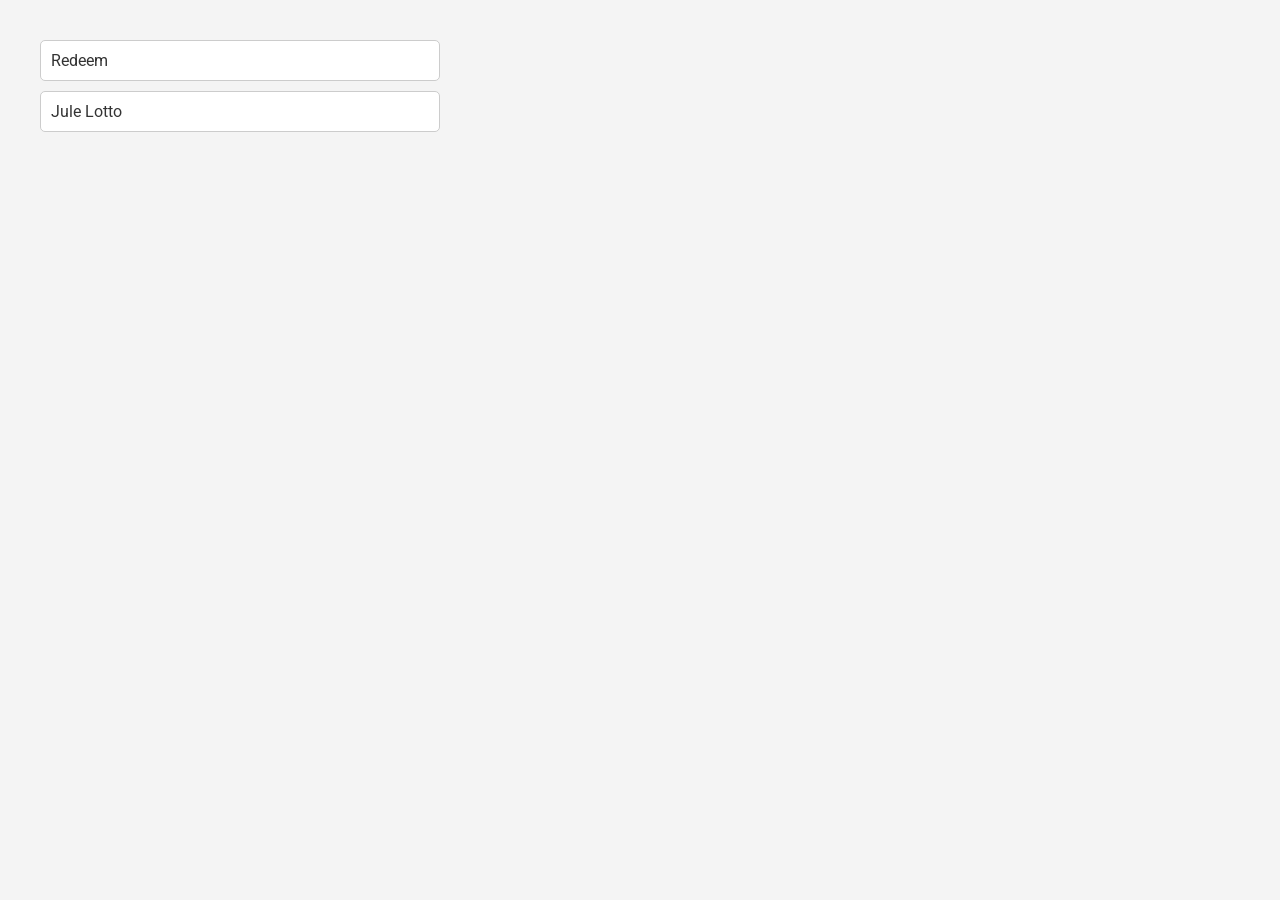
==== index.html @ f36a29b1 "Refactor code structure for improved readability and maintainability" ====
<!doctype html>
<html lang="en">
<head>
    <meta charset="UTF-8">
    <meta name="viewport" content="width=device-width, user-scalable=no, initial-scale=1.0, maximum-scale=1.0, minimum-scale=1.0">
    <meta http-equiv="X-UA-Compatible" content="ie=edge">
    <title>KLAPI</title>
    <link rel="icon" type="image/svg+xml" href="https://danskespil.dk/favicon.ico">
    <link href="https://fonts.googleapis.com/css?family=Roboto" rel="stylesheet">
    <style>
        body {
            font-family: "Roboto", sans-serif;
            margin: 40px;
            background-color: #f4f4f4;
        }

        .pages {
            display: flex;
            flex-direction: column;
            gap: 10px;
            max-width: 400px;
        }

        a {
            text-decoration: none;
            color: #333;
            font-size: 16px;
            padding: 10px;
            background-color: #fff;
            border: 1px solid #ccc;
            border-radius: 5px;
            transition: background-color 0.3s, color 0.3s;
        }

        a:hover {
            background-color: #eaeaea;
            color: #000;
        }
    </style>
</head>
<body>
<div class="pages">
    <a href="klublotto/redeem.html">Redeem</a>
    <a href="numbergames/julelotto.html">Jule Lotto</a>
</div>
</body>
</html>
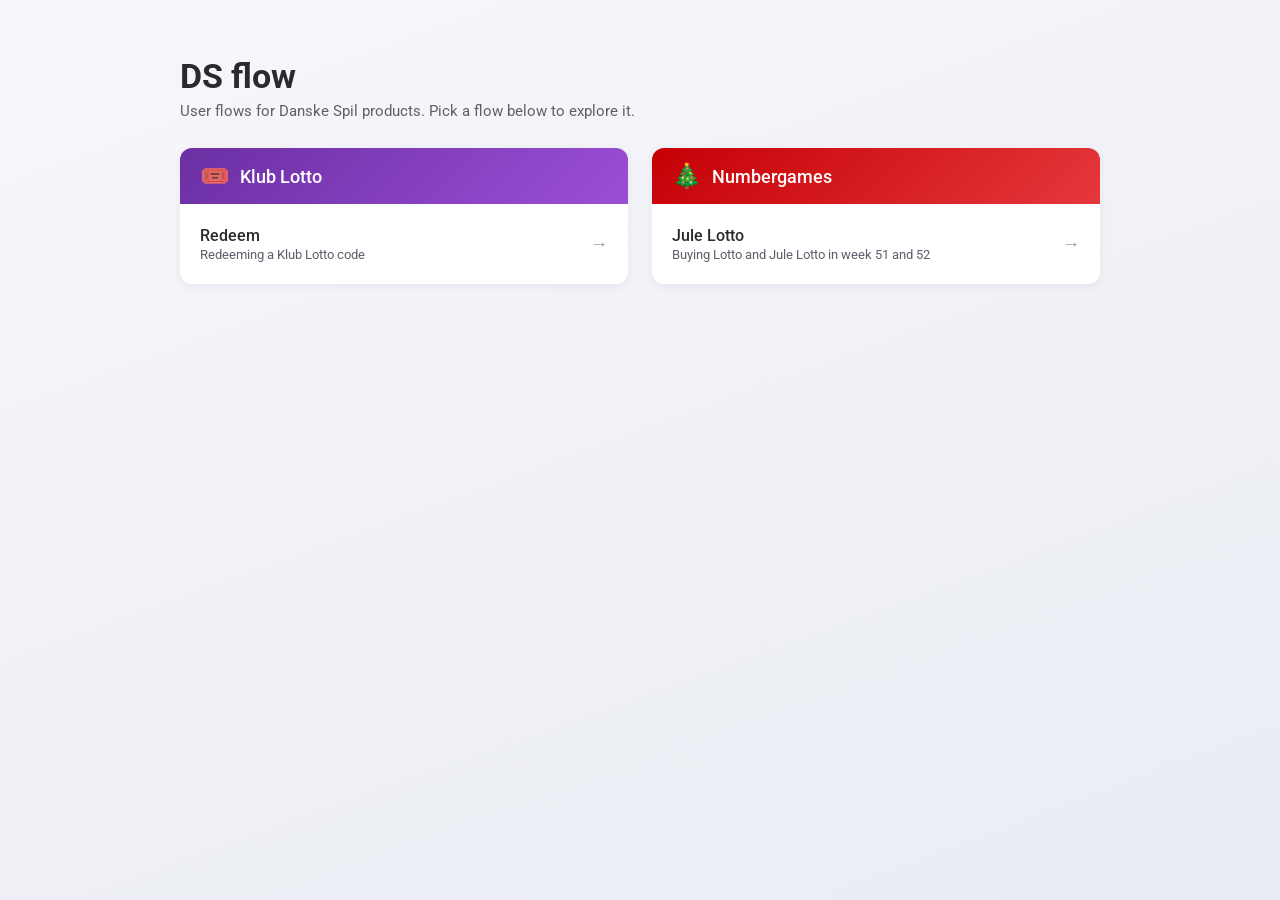
==== commit 0f21b834: "Refactor Jule Lotto page layout and styling; implement tabbed navigation for weeks 51 and 52, enhanc" ====
--- a/index.html
+++ b/index.html
@@ -4,44 +4,186 @@
     <meta charset="UTF-8">
     <meta name="viewport" content="width=device-width, user-scalable=no, initial-scale=1.0, maximum-scale=1.0, minimum-scale=1.0">
     <meta http-equiv="X-UA-Compatible" content="ie=edge">
-    <title>KLAPI</title>
+    <title>DS flow</title>
     <link rel="icon" type="image/svg+xml" href="https://danskespil.dk/favicon.ico">
-    <link href="https://fonts.googleapis.com/css?family=Roboto" rel="stylesheet">
+    <link href="https://fonts.googleapis.com/css?family=Roboto:400,500,700" rel="stylesheet">
     <style>
+        * {
+            box-sizing: border-box;
+        }
+
         body {
             font-family: "Roboto", sans-serif;
-            margin: 40px;
-            background-color: #f4f4f4;
+            margin: 0;
+            min-height: 100vh;
+            color: #2a2a2e;
+            background: linear-gradient(160deg, #f7f7fb 0%, #e9ecf3 100%);
         }
 
-        .pages {
-            display: flex;
-            flex-direction: column;
-            gap: 10px;
-            max-width: 400px;
+        .header {
+            padding: 32px 20px 8px;
+            max-width: 960px;
+            margin: 0 auto;
         }
 
-        a {
-            text-decoration: none;
-            color: #333;
-            font-size: 16px;
-            padding: 10px;
-            background-color: #fff;
-            border: 1px solid #ccc;
-            border-radius: 5px;
-            transition: background-color 0.3s, color 0.3s;
+        .header__title {
+            font-size: 28px;
+            font-weight: 700;
+            margin: 0 0 6px;
         }
 
-        a:hover {
-            background-color: #eaeaea;
-            color: #000;
+        .header__intro {
+            font-size: 15px;
+            color: #5f5f6c;
+            margin: 0;
+        }
+
+        .groups {
+            display: grid;
+            gap: 24px;
+            padding: 20px;
+            max-width: 960px;
+            margin: 0 auto;
+        }
+
+        .group {
+            background-color: #fff;
+            border-radius: 12px;
+            box-shadow: 0 2px 10px rgba(0, 0, 0, 0.06);
+            overflow: hidden;
+        }
+
+        .group__header {
+            display: flex;
+            align-items: center;
+            gap: 10px;
+            padding: 16px 20px;
+            color: #fff;
+        }
+
+        .group--klublotto .group__header {
+            background: linear-gradient(135deg, #6b2fa3, #9b4fd6);
+        }
+
+        .group--numbergames .group__header {
+            background: linear-gradient(135deg, #c50005, #e5383b);
+        }
+
+        .group__icon {
+            font-size: 24px;
+            line-height: 1;
+        }
+
+        .group__title {
+            font-size: 18px;
+            font-weight: 500;
+            margin: 0;
+        }
+
+        .group__links {
+            list-style: none;
+            margin: 0;
+            padding: 8px;
+        }
+
+        .link {
+            display: flex;
+            align-items: center;
+            justify-content: space-between;
+            gap: 12px;
+            padding: 14px 12px;
+            border-radius: 8px;
+            text-decoration: none;
+            color: inherit;
+            transition: background-color 0.2s;
+        }
+
+        .link:hover,
+        .link:focus-visible {
+            background-color: #f2f2f7;
+        }
+
+        .link__name {
+            display: block;
+            font-size: 16px;
+            font-weight: 500;
+        }
+
+        .link__description {
+            display: block;
+            font-size: 13px;
+            color: #5f5f6c;
+            margin-top: 2px;
+        }
+
+        .link__arrow {
+            color: #9a9aa8;
+            font-size: 18px;
+            transition: transform 0.2s;
+        }
+
+        .link:hover .link__arrow {
+            transform: translateX(3px);
+        }
+
+        @media (min-width: 720px) {
+            .header {
+                padding-top: 56px;
+            }
+
+            .header__title {
+                font-size: 34px;
+            }
+
+            .groups {
+                grid-template-columns: repeat(2, 1fr);
+                align-items: start;
+            }
         }
     </style>
 </head>
 <body>
-<div class="pages">
-    <a href="klublotto/redeem.html">Redeem</a>
-    <a href="numbergames/julelotto.html">Jule Lotto</a>
-</div>
+<header class="header">
+    <h1 class="header__title">DS flow</h1>
+    <p class="header__intro">User flows for Danske Spil products. Pick a flow below to explore it.</p>
+</header>
+
+<main class="groups">
+    <section class="group group--klublotto">
+        <div class="group__header">
+            <span class="group__icon" aria-hidden="true">🎟️</span>
+            <h2 class="group__title">Klub Lotto</h2>
+        </div>
+        <ul class="group__links">
+            <li>
+                <a class="link" href="klublotto/redeem.html" data-uitest-id="index-link-klublotto-redeem">
+                    <span>
+                        <span class="link__name">Redeem</span>
+                        <span class="link__description">Redeeming a Klub Lotto code</span>
+                    </span>
+                    <span class="link__arrow" aria-hidden="true">→</span>
+                </a>
+            </li>
+        </ul>
+    </section>
+
+    <section class="group group--numbergames">
+        <div class="group__header">
+            <span class="group__icon" aria-hidden="true">🎄</span>
+            <h2 class="group__title">Numbergames</h2>
+        </div>
+        <ul class="group__links">
+            <li>
+                <a class="link" href="numbergames/julelotto.html" data-uitest-id="index-link-numbergames-julelotto">
+                    <span>
+                        <span class="link__name">Jule Lotto</span>
+                        <span class="link__description">Buying Lotto and Jule Lotto in week 51 and 52</span>
+                    </span>
+                    <span class="link__arrow" aria-hidden="true">→</span>
+                </a>
+            </li>
+        </ul>
+    </section>
+</main>
 </body>
 </html>
